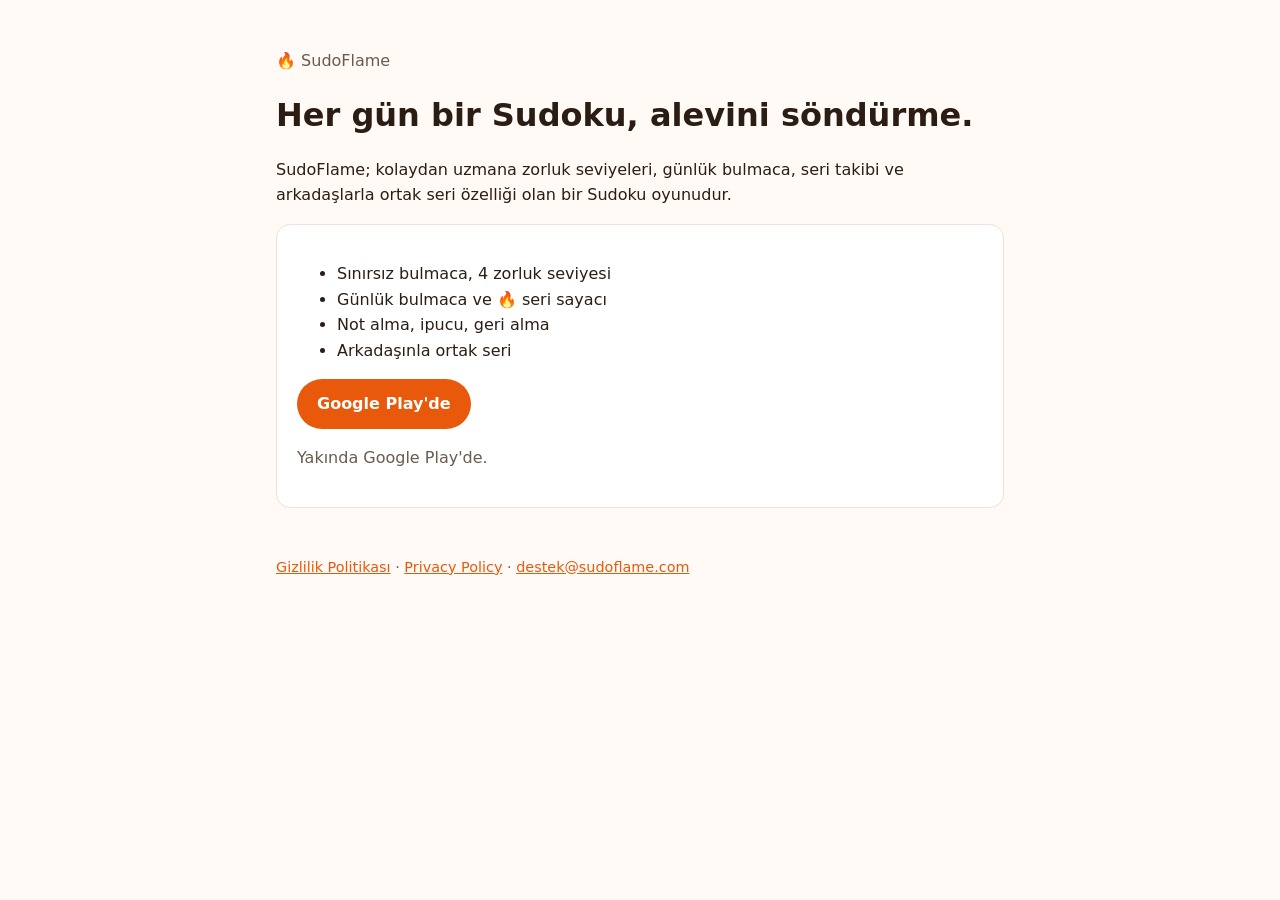
==== docs/index.html @ e88fd50e "sudoflame.com: web sitesi, gizlilik politikası ve uygulama bağlantıları docs/ klasörü GitHub Pages i" ====
<!doctype html>
<html lang="tr"><head><meta charset="utf-8"><meta name="viewport" content="width=device-width,initial-scale=1">
<title>SudoFlame – Günlük Sudoku</title>
<meta name="description" content="SudoFlame: her gün yeni bir Sudoku, seri alevini söndürme, arkadaşlarınla birlikte oyna.">
<link rel="stylesheet" href="style.css"></head>
<body><main>
<p class="muted">🔥 SudoFlame</p>
<h1>Her gün bir Sudoku, alevini söndürme.</h1>
<p>SudoFlame; kolaydan uzmana zorluk seviyeleri, günlük bulmaca, seri takibi ve arkadaşlarla ortak seri özelliği olan bir Sudoku oyunudur.</p>
<div class="card">
<ul>
<li>Sınırsız bulmaca, 4 zorluk seviyesi</li>
<li>Günlük bulmaca ve 🔥 seri sayacı</li>
<li>Not alma, ipucu, geri alma</li>
<li>Arkadaşınla ortak seri</li>
</ul>
<p><a class="btn" href="https://play.google.com/store/apps/details?id=com.sudoflame.app">Google Play'de</a></p>
<p class="muted">Yakında Google Play'de.</p>
</div>
<footer><a href="privacy.html">Gizlilik Politikası</a> · <a href="privacy.html#en">Privacy Policy</a> · <a href="mailto:destek@sudoflame.com">destek@sudoflame.com</a></footer>
</main></body></html>
---- docs/style.css ----
:root{--bg:#fffaf5;--fg:#2b1d14;--muted:#6b5a4e;--accent:#e8590c;--card:#ffffff;--line:#f0e2d6}
@media (prefers-color-scheme:dark){:root{--bg:#17120f;--fg:#f5ece6;--muted:#b8a89c;--accent:#ff8a3d;--card:#221a15;--line:#3a2d25}}
*{box-sizing:border-box}body{margin:0;background:var(--bg);color:var(--fg);font:16px/1.6 system-ui,-apple-system,"Segoe UI",Roboto,sans-serif}
main{max-width:760px;margin:0 auto;padding:32px 16px 64px}
h1{font-size:2rem;margin:.2em 0}h2{margin-top:1.8em;font-size:1.25rem}
a{color:var(--accent)}.muted{color:var(--muted)}
.card{background:var(--card);border:1px solid var(--line);border-radius:14px;padding:20px;margin:16px 0}
.btn{display:inline-block;background:var(--accent);color:#fff;text-decoration:none;padding:12px 20px;border-radius:999px;font-weight:600}
footer{margin-top:48px;font-size:.9rem;color:var(--muted)}
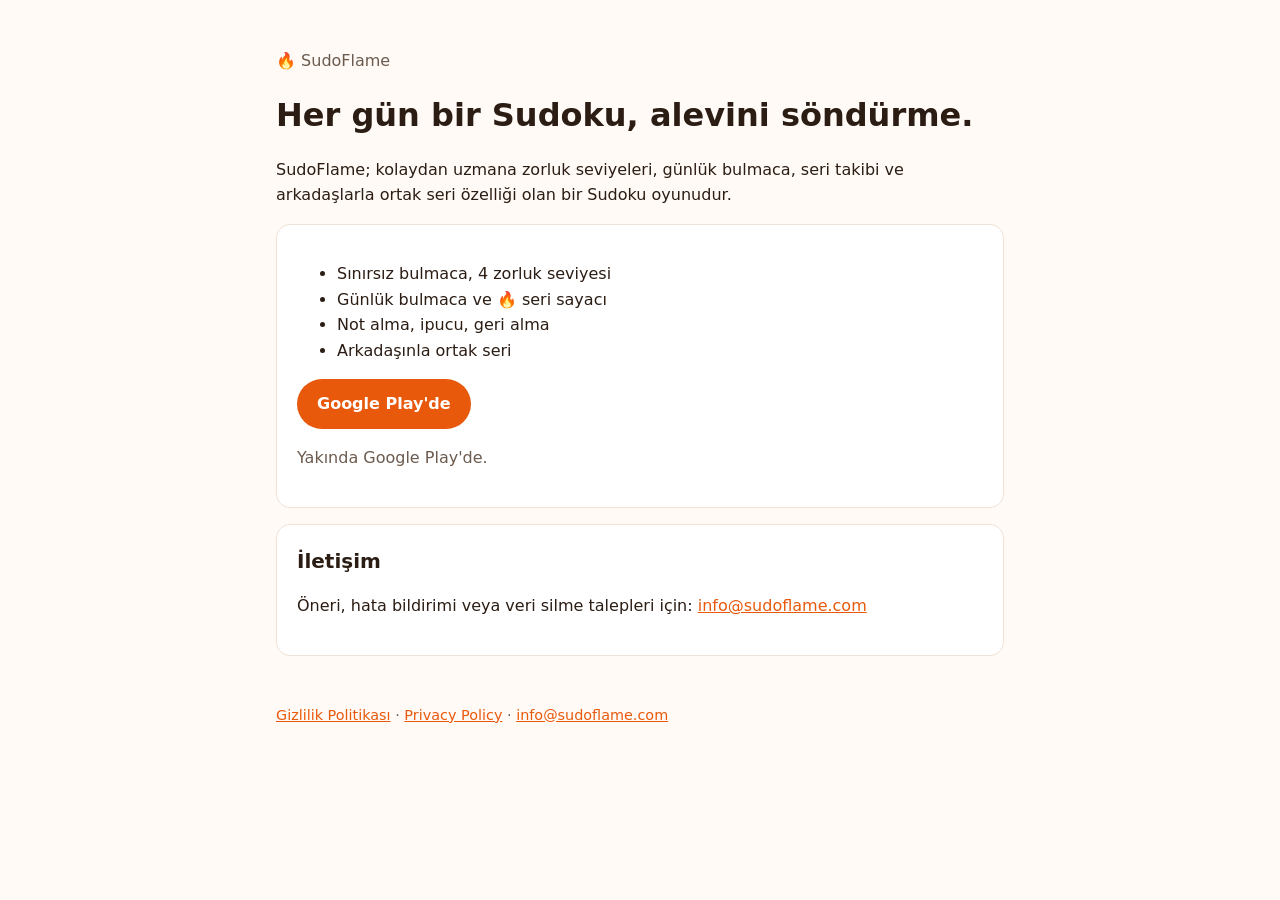
==== commit ea7eec44: "İletişim e-postasını info@sudoflame.com olarak güncelle Site (ana sayfa, gizlilik politikası) ve uyg" ====
--- a/docs/index.html
+++ b/docs/index.html
@@ -17,5 +17,9 @@
 <p><a class="btn" href="https://play.google.com/store/apps/details?id=com.sudoflame.app">Google Play'de</a></p>
 <p class="muted">Yakında Google Play'de.</p>
 </div>
-<footer><a href="privacy.html">Gizlilik Politikası</a> · <a href="privacy.html#en">Privacy Policy</a> · <a href="mailto:destek@sudoflame.com">destek@sudoflame.com</a></footer>
+<div class="card">
+<h2>İletişim</h2>
+<p>Öneri, hata bildirimi veya veri silme talepleri için: <a href="mailto:info@sudoflame.com">info@sudoflame.com</a></p>
+</div>
+<footer><a href="privacy.html">Gizlilik Politikası</a> · <a href="privacy.html#en">Privacy Policy</a> · <a href="mailto:info@sudoflame.com">info@sudoflame.com</a></footer>
 </main></body></html>
--- a/docs/style.css
+++ b/docs/style.css
@@ -7,3 +7,4 @@
 .card{background:var(--card);border:1px solid var(--line);border-radius:14px;padding:20px;margin:16px 0}
 .btn{display:inline-block;background:var(--accent);color:#fff;text-decoration:none;padding:12px 20px;border-radius:999px;font-weight:600}
 footer{margin-top:48px;font-size:.9rem;color:var(--muted)}
+.card h2{margin-top:0}
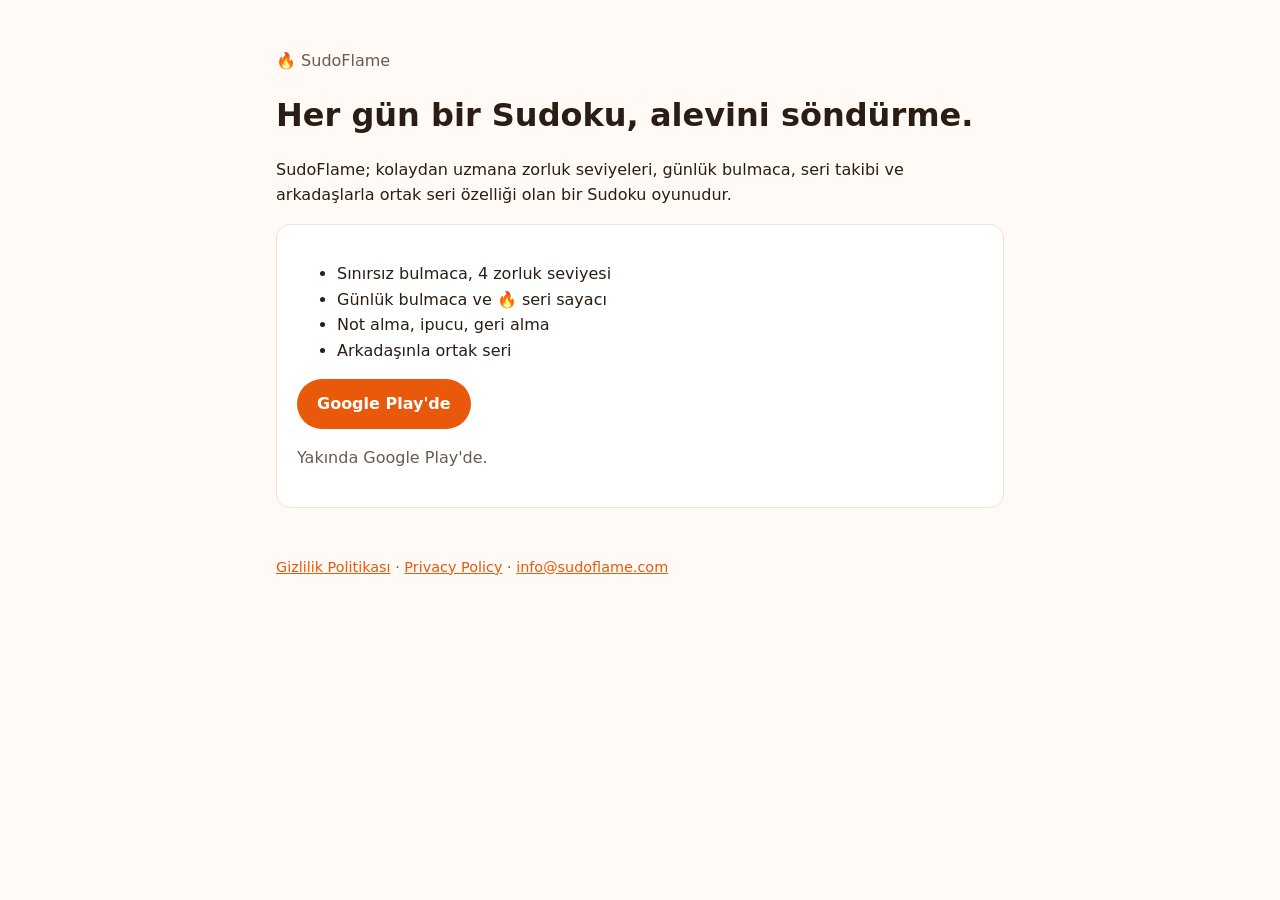
==== commit 68f0dcff: "Modern vektör ikonlar ve info@sudoflame.com - Alt menü, oyun araç tuşları, üst tuşlar, profil menüsü" ====
--- a/docs/index.html
+++ b/docs/index.html
@@ -17,9 +17,5 @@
 <p><a class="btn" href="https://play.google.com/store/apps/details?id=com.sudoflame.app">Google Play'de</a></p>
 <p class="muted">Yakında Google Play'de.</p>
 </div>
-<div class="card">
-<h2>İletişim</h2>
-<p>Öneri, hata bildirimi veya veri silme talepleri için: <a href="mailto:info@sudoflame.com">info@sudoflame.com</a></p>
-</div>
 <footer><a href="privacy.html">Gizlilik Politikası</a> · <a href="privacy.html#en">Privacy Policy</a> · <a href="mailto:info@sudoflame.com">info@sudoflame.com</a></footer>
 </main></body></html>
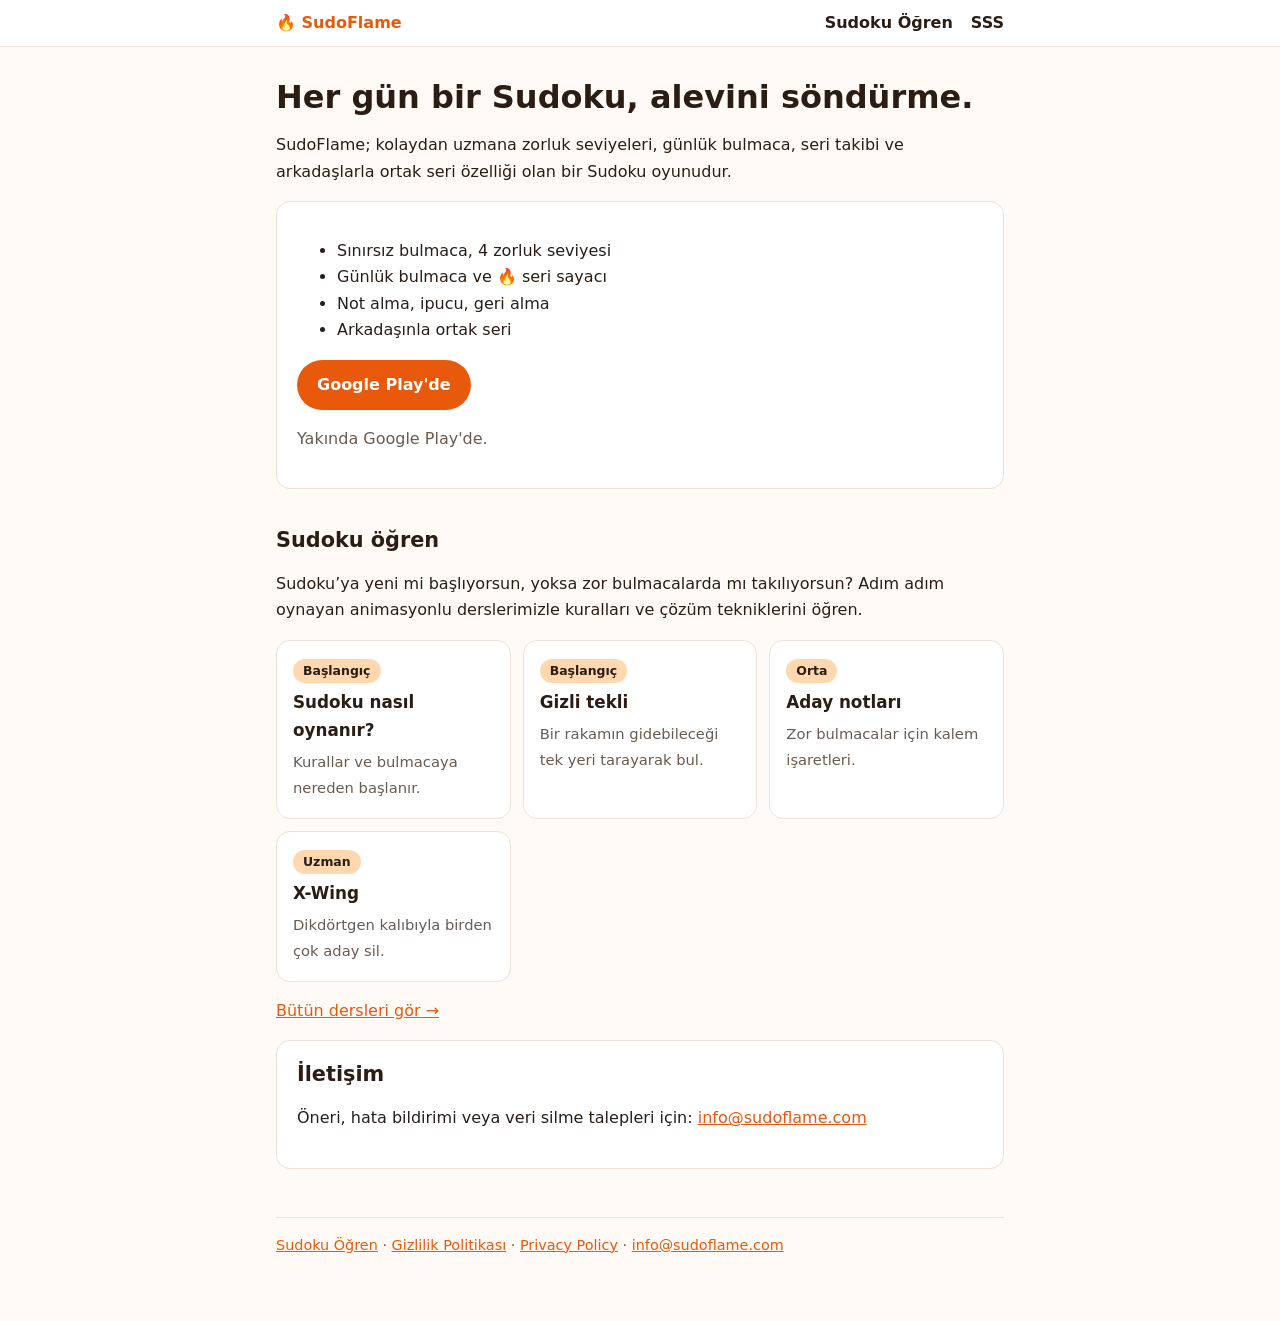
==== commit 104af4ef: "Siteye animasyonlu Sudoku Öğren bölümü ekle Kurallar, 7 teknik dersi, ipuçları, tarih ve SSS sayfala" ====
--- a/docs/index.html
+++ b/docs/index.html
@@ -1,10 +1,16 @@
 <!doctype html>
 <html lang="tr"><head><meta charset="utf-8"><meta name="viewport" content="width=device-width,initial-scale=1">
-<title>SudoFlame – Günlük Sudoku</title>
-<meta name="description" content="SudoFlame: her gün yeni bir Sudoku, seri alevini söndürme, arkadaşlarınla birlikte oyna.">
-<link rel="stylesheet" href="style.css"></head>
-<body><main>
-<p class="muted">🔥 SudoFlame</p>
+<title>SudoFlame – Günlük Sudoku ve Sudoku Öğren</title>
+<meta name="description" content="SudoFlame: her gün yeni bir Sudoku, seri alevini söndürme, arkadaşlarınla birlikte oyna. Animasyonlu derslerle sudoku kurallarını ve tekniklerini öğren.">
+<link rel="canonical" href="https://sudoflame.com/">
+<meta property="og:type" content="website"><meta property="og:site_name" content="SudoFlame"><meta property="og:locale" content="tr_TR">
+<meta property="og:title" content="SudoFlame – Günlük Sudoku"><meta property="og:description" content="Her gün bir Sudoku, alevini söndürme. Animasyonlu derslerle sudoku öğren."><meta property="og:url" content="https://sudoflame.com/">
+<link rel="stylesheet" href="style.css">
+<script type="application/ld+json">{"@context":"https://schema.org","@type":"WebSite","name":"SudoFlame","url":"https://sudoflame.com/","inLanguage":"tr"}</script>
+</head>
+<body>
+<header class="top"><nav><a class="logo" href="/">🔥 SudoFlame</a><a href="/ogren/">Sudoku Öğren</a><a href="/ogren/sss.html">SSS</a></nav></header>
+<main>
 <h1>Her gün bir Sudoku, alevini söndürme.</h1>
 <p>SudoFlame; kolaydan uzmana zorluk seviyeleri, günlük bulmaca, seri takibi ve arkadaşlarla ortak seri özelliği olan bir Sudoku oyunudur.</p>
 <div class="card">
@@ -17,5 +23,18 @@
 <p><a class="btn" href="https://play.google.com/store/apps/details?id=com.sudoflame.app">Google Play'de</a></p>
 <p class="muted">Yakında Google Play'de.</p>
 </div>
-<footer><a href="privacy.html">Gizlilik Politikası</a> · <a href="privacy.html#en">Privacy Policy</a> · <a href="mailto:info@sudoflame.com">info@sudoflame.com</a></footer>
+<h2>Sudoku öğren</h2>
+<p>Sudoku’ya yeni mi başlıyorsun, yoksa zor bulmacalarda mı takılıyorsun? Adım adım oynayan animasyonlu derslerimizle kuralları ve çözüm tekniklerini öğren.</p>
+<ul class="guides">
+<li><a href="/ogren/sudoku-nasil-oynanir.html"><span class="level">Başlangıç</span><strong>Sudoku nasıl oynanır?</strong><span class="d">Kurallar ve bulmacaya nereden başlanır.</span></a></li>
+<li><a href="/ogren/gizli-tekli.html"><span class="level">Başlangıç</span><strong>Gizli tekli</strong><span class="d">Bir rakamın gidebileceği tek yeri tarayarak bul.</span></a></li>
+<li><a href="/ogren/aday-notlari.html"><span class="level">Orta</span><strong>Aday notları</strong><span class="d">Zor bulmacalar için kalem işaretleri.</span></a></li>
+<li><a href="/ogren/x-wing.html"><span class="level">Uzman</span><strong>X-Wing</strong><span class="d">Dikdörtgen kalıbıyla birden çok aday sil.</span></a></li>
+</ul>
+<p><a href="/ogren/">Bütün dersleri gör →</a></p>
+<div class="card">
+<h2>İletişim</h2>
+<p>Öneri, hata bildirimi veya veri silme talepleri için: <a href="mailto:info@sudoflame.com">info@sudoflame.com</a></p>
+</div>
+<footer><a href="/ogren/">Sudoku Öğren</a> · <a href="privacy.html">Gizlilik Politikası</a> · <a href="privacy.html#en">Privacy Policy</a> · <a href="mailto:info@sudoflame.com">info@sudoflame.com</a></footer>
 </main></body></html>
--- a/docs/style.css
+++ b/docs/style.css
@@ -1,10 +1,51 @@
-:root{--bg:#fffaf5;--fg:#2b1d14;--muted:#6b5a4e;--accent:#e8590c;--card:#ffffff;--line:#f0e2d6}
-@media (prefers-color-scheme:dark){:root{--bg:#17120f;--fg:#f5ece6;--muted:#b8a89c;--accent:#ff8a3d;--card:#221a15;--line:#3a2d25}}
-*{box-sizing:border-box}body{margin:0;background:var(--bg);color:var(--fg);font:16px/1.6 system-ui,-apple-system,"Segoe UI",Roboto,sans-serif}
-main{max-width:760px;margin:0 auto;padding:32px 16px 64px}
-h1{font-size:2rem;margin:.2em 0}h2{margin-top:1.8em;font-size:1.25rem}
+:root{--bg:#fffaf5;--fg:#2b1d14;--muted:#6b5a4e;--accent:#e8590c;--card:#ffffff;--line:#f0e2d6;--hl:#fff0e0;--hl2:#ffd8b0;--ok:#2f9e44;--okbg:#d3f9d8;--bad:#e03131;--badbg:#ffe3e3;--grid:#c9b6a6;--gridb:#2b1d14}
+@media (prefers-color-scheme:dark){:root{--bg:#17120f;--fg:#f5ece6;--muted:#b8a89c;--accent:#ff8a3d;--card:#221a15;--line:#3a2d25;--hl:#3a2618;--hl2:#6b3a17;--ok:#69db7c;--okbg:#1f4a2a;--bad:#ff8787;--badbg:#5c1f1f;--grid:#4d3d32;--gridb:#e8d9cd}}
+*{box-sizing:border-box}body{margin:0;background:var(--bg);color:var(--fg);font:16px/1.65 system-ui,-apple-system,"Segoe UI",Roboto,sans-serif}
+main{max-width:760px;margin:0 auto;padding:24px 16px 64px}
+h1{font-size:2rem;line-height:1.2;margin:.2em 0 .4em}h2{margin-top:1.8em;font-size:1.3rem;line-height:1.3}h3{font-size:1.08rem;margin-top:1.4em}
 a{color:var(--accent)}.muted{color:var(--muted)}
 .card{background:var(--card);border:1px solid var(--line);border-radius:14px;padding:20px;margin:16px 0}
 .btn{display:inline-block;background:var(--accent);color:#fff;text-decoration:none;padding:12px 20px;border-radius:999px;font-weight:600}
-footer{margin-top:48px;font-size:.9rem;color:var(--muted)}
+footer{margin-top:48px;font-size:.9rem;color:var(--muted);border-top:1px solid var(--line);padding-top:16px}
 .card h2{margin-top:0}
+/* üst menü */
+.top{border-bottom:1px solid var(--line);background:var(--card)}
+.top nav{max-width:760px;margin:0 auto;padding:10px 16px;display:flex;gap:18px;align-items:center;flex-wrap:wrap}
+.top a{text-decoration:none;color:var(--fg);font-weight:600}.top a.logo{color:var(--accent);margin-right:auto}
+.crumbs{font-size:.88rem;color:var(--muted);margin:0}.crumbs a{color:var(--muted)}
+.lead{font-size:1.12rem;color:var(--muted)}
+.tip{border-left:4px solid var(--accent);background:var(--hl);padding:12px 16px;border-radius:0 10px 10px 0;margin:18px 0}
+.tip p{margin:.3em 0}
+.level{display:inline-block;font-size:.78rem;font-weight:700;padding:2px 10px;border-radius:999px;background:var(--hl2);color:var(--fg)}
+/* rehber listesi */
+.guides{display:grid;grid-template-columns:repeat(auto-fill,minmax(220px,1fr));gap:12px;padding:0;list-style:none}
+.guides a{display:block;height:100%;text-decoration:none;color:var(--fg);background:var(--card);border:1px solid var(--line);border-radius:14px;padding:16px;transition:border-color .15s,transform .15s}
+.guides a:hover{border-color:var(--accent);transform:translateY(-2px)}
+.guides strong{display:block;font-size:1.05rem;margin:6px 0 4px}.guides span.d{color:var(--muted);font-size:.92rem}
+.nextprev{display:flex;justify-content:space-between;gap:12px;margin-top:32px;flex-wrap:wrap}
+.nextprev a{flex:1 1 200px;border:1px solid var(--line);border-radius:12px;padding:12px 14px;text-decoration:none;background:var(--card)}
+.nextprev a.n{text-align:right}.nextprev small{display:block;color:var(--muted)}
+details{border:1px solid var(--line);border-radius:12px;padding:10px 14px;margin:10px 0;background:var(--card)}
+summary{cursor:pointer;font-weight:600}
+/* animasyonlu tahta */
+figure.demo{margin:22px 0;background:var(--card);border:1px solid var(--line);border-radius:16px;padding:14px}
+.board{display:block;width:100%;max-width:440px;margin:0 auto;font-family:inherit}
+.board .c{fill:var(--card);transition:fill .3s}.board .c.u{fill:var(--hl)}.board .c.t{fill:var(--hl2)}
+.board .gl{stroke:var(--grid);stroke-width:1}.board .gl.b{stroke:var(--gridb);stroke-width:2.4}
+.board text{text-anchor:middle;dominant-baseline:central}
+.board .gv{font-size:22px;font-weight:700;fill:var(--fg)}.board .pl{font-size:22px;font-weight:700;fill:var(--accent)}
+.board .mk{font-size:11.5px;font-weight:500;fill:var(--muted)}.board .mk.h{fill:var(--ok);font-weight:700}.board .mk.s{fill:var(--bad);font-weight:700}.board .mk.big{font-size:17px;font-weight:600}
+.board .mhi{fill:var(--okbg)}.board .msk{fill:var(--badbg)}.board .skl{stroke:var(--bad);stroke-width:1.4}
+.board .ring{fill:none;stroke:var(--accent);stroke-width:2.5}
+.board .x{stroke:var(--bad);stroke-width:2.2;stroke-linecap:round;opacity:.75}
+.board .rect{fill:none;stroke:var(--accent);stroke-width:3;stroke-dasharray:8 6;stroke-linejoin:round}
+.board .pop{transform-box:fill-box;transform-origin:center;animation:pop .45s ease-out}
+.board .draw{animation:dash 1s linear}
+@keyframes pop{0%{transform:scale(.2);opacity:0}70%{transform:scale(1.15);opacity:1}100%{transform:scale(1)}}
+@keyframes dash{from{stroke-dashoffset:200;opacity:0}to{stroke-dashoffset:0;opacity:1}}
+.ctr{display:flex;gap:8px;justify-content:center;align-items:center;margin:12px 0 6px;flex-wrap:wrap}
+.ctr button{font:inherit;font-size:.95rem;border:1px solid var(--line);background:var(--bg);color:var(--fg);border-radius:999px;padding:6px 14px;cursor:pointer;min-width:44px;min-height:40px}
+.ctr button.play{background:var(--accent);border-color:var(--accent);color:#fff;font-weight:600}
+.ctr .cnt{color:var(--muted);font-size:.88rem;min-width:48px;text-align:center}
+figure.demo figcaption{text-align:center;min-height:4.8em;max-width:560px;margin:4px auto 0;font-size:1rem}
+@media (prefers-reduced-motion:reduce){.board .c{transition:none}.guides a{transition:none}}
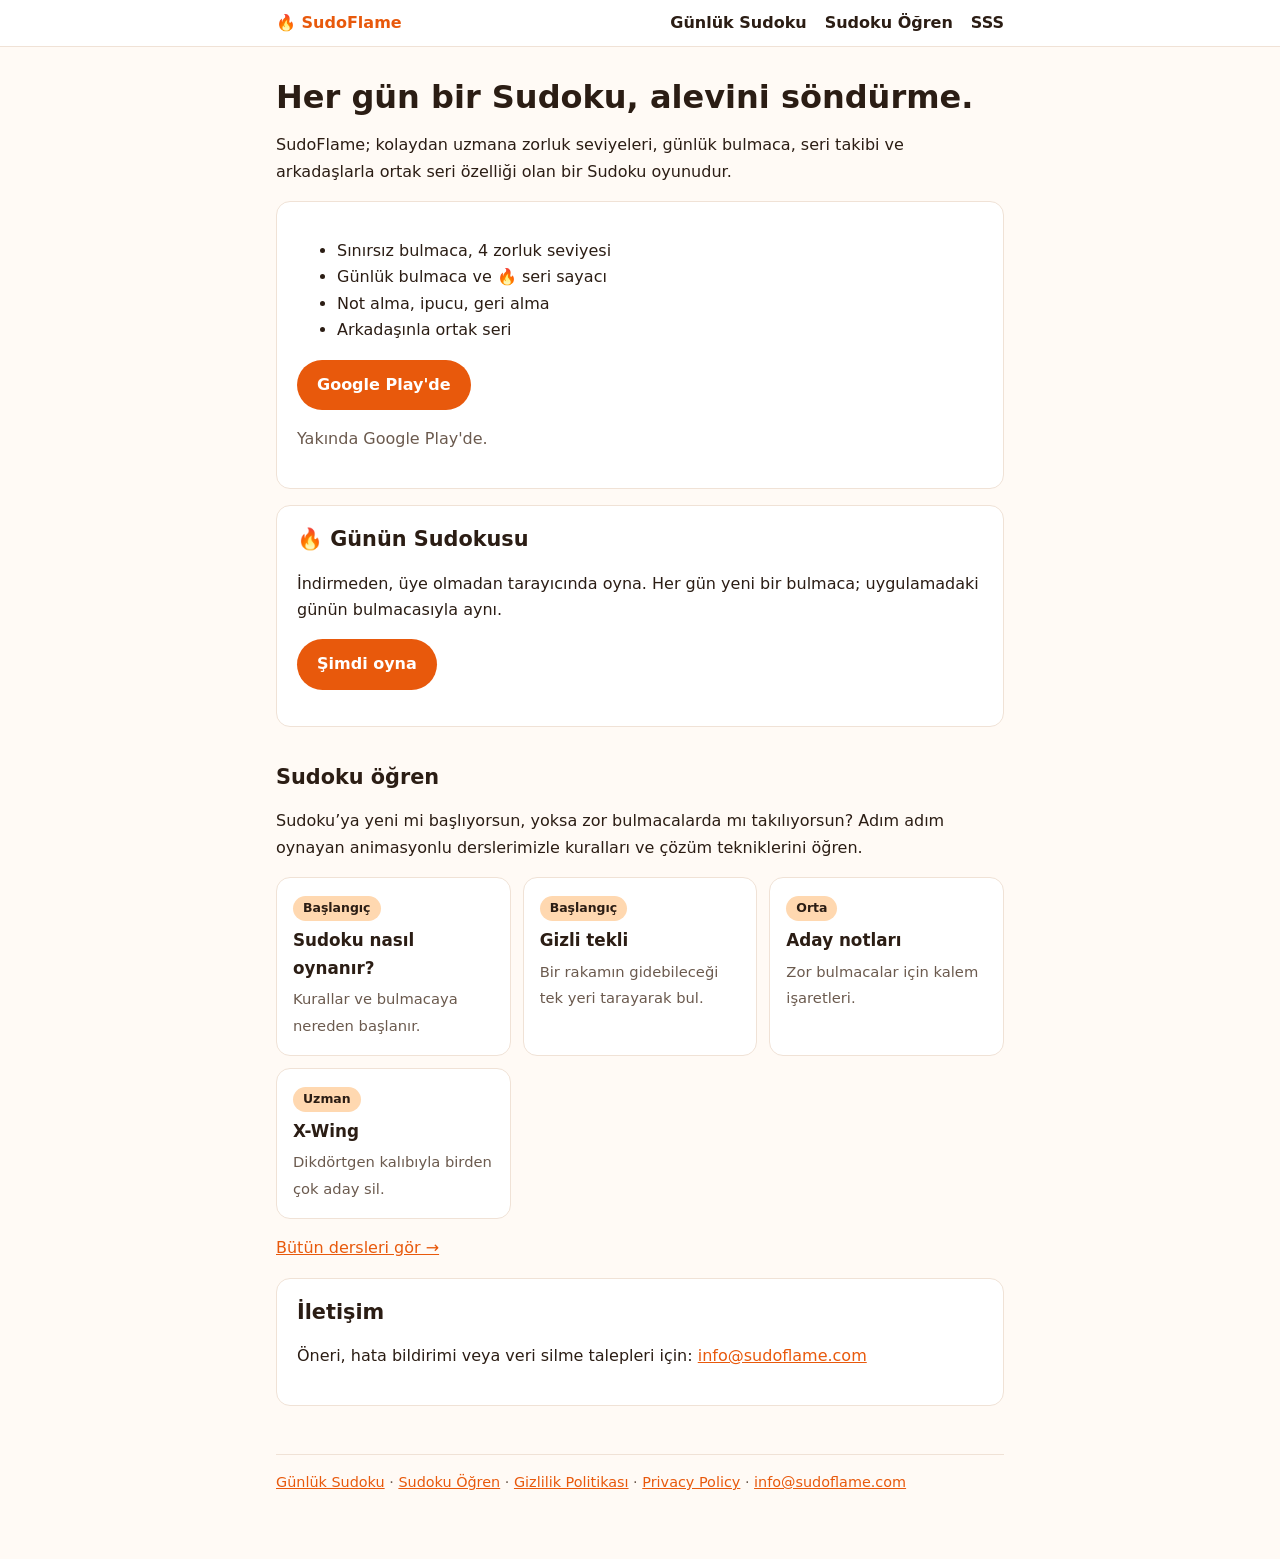
==== commit f4a95ecc: "Siteye tarayıcıda oynanan günlük sudoku ve AdSense reklam alanları ekle - /gunluk/: uygulamayla aynı" ====
--- a/docs/index.html
+++ b/docs/index.html
@@ -9,7 +9,7 @@
 <script type="application/ld+json">{"@context":"https://schema.org","@type":"WebSite","name":"SudoFlame","url":"https://sudoflame.com/","inLanguage":"tr"}</script>
 </head>
 <body>
-<header class="top"><nav><a class="logo" href="/">🔥 SudoFlame</a><a href="/ogren/">Sudoku Öğren</a><a href="/ogren/sss.html">SSS</a></nav></header>
+<header class="top"><nav><a class="logo" href="/">🔥 SudoFlame</a><a href="/gunluk/">Günlük Sudoku</a><a href="/ogren/">Sudoku Öğren</a><a href="/ogren/sss.html">SSS</a></nav></header>
 <main>
 <h1>Her gün bir Sudoku, alevini söndürme.</h1>
 <p>SudoFlame; kolaydan uzmana zorluk seviyeleri, günlük bulmaca, seri takibi ve arkadaşlarla ortak seri özelliği olan bir Sudoku oyunudur.</p>
@@ -23,6 +23,11 @@
 <p><a class="btn" href="https://play.google.com/store/apps/details?id=com.sudoflame.app">Google Play'de</a></p>
 <p class="muted">Yakında Google Play'de.</p>
 </div>
+<div class="card daily-cta">
+<h2>🔥 Günün Sudokusu</h2>
+<p>İndirmeden, üye olmadan tarayıcında oyna. Her gün yeni bir bulmaca; uygulamadaki günün bulmacasıyla aynı.</p>
+<p><a class="btn" href="/gunluk/">Şimdi oyna</a></p>
+</div>
 <h2>Sudoku öğren</h2>
 <p>Sudoku’ya yeni mi başlıyorsun, yoksa zor bulmacalarda mı takılıyorsun? Adım adım oynayan animasyonlu derslerimizle kuralları ve çözüm tekniklerini öğren.</p>
 <ul class="guides">
@@ -32,9 +37,12 @@
 <li><a href="/ogren/x-wing.html"><span class="level">Uzman</span><strong>X-Wing</strong><span class="d">Dikdörtgen kalıbıyla birden çok aday sil.</span></a></li>
 </ul>
 <p><a href="/ogren/">Bütün dersleri gör →</a></p>
+<div class="ad-slot" data-slot="home" hidden><span>Reklam</span></div>
 <div class="card">
 <h2>İletişim</h2>
 <p>Öneri, hata bildirimi veya veri silme talepleri için: <a href="mailto:info@sudoflame.com">info@sudoflame.com</a></p>
 </div>
-<footer><a href="/ogren/">Sudoku Öğren</a> · <a href="privacy.html">Gizlilik Politikası</a> · <a href="privacy.html#en">Privacy Policy</a> · <a href="mailto:info@sudoflame.com">info@sudoflame.com</a></footer>
-</main></body></html>
+<footer><a href="/gunluk/">Günlük Sudoku</a> · <a href="/ogren/">Sudoku Öğren</a> · <a href="privacy.html">Gizlilik Politikası</a> · <a href="privacy.html#en">Privacy Policy</a> · <a href="mailto:info@sudoflame.com">info@sudoflame.com</a></footer>
+</main>
+<script src="/assets/ads.js" defer></script>
+</body></html>
--- a/docs/style.css
+++ b/docs/style.css
@@ -49,3 +49,36 @@
 .ctr .cnt{color:var(--muted);font-size:.88rem;min-width:48px;text-align:center}
 figure.demo figcaption{text-align:center;min-height:4.8em;max-width:560px;margin:4px auto 0;font-size:1rem}
 @media (prefers-reduced-motion:reduce){.board .c{transition:none}.guides a{transition:none}}
+/* günlük sudoku */
+.top a[aria-current]{color:var(--accent)}
+.btn.ghost{background:transparent;color:var(--accent);border:1px solid var(--accent)}
+button.btn{font:inherit;font-weight:600;cursor:pointer;border:0}
+.sf{max-width:480px;margin:20px auto 8px;user-select:none;-webkit-user-select:none}
+.sf-head{display:flex;align-items:center;justify-content:space-between;gap:8px}
+.sf-day{text-align:center;display:flex;flex-direction:column;align-items:center;gap:4px}
+.sf-arrow{font:inherit;font-size:1.6rem;line-height:1;width:44px;height:44px;border-radius:999px;border:1px solid var(--line);background:var(--card);color:var(--fg);cursor:pointer}
+.sf-arrow:disabled{opacity:.35;cursor:default}
+.sf-stats{display:flex;justify-content:space-between;gap:8px;margin:12px 2px 8px;font-size:.95rem;color:var(--muted)}.sf-stats b{color:var(--fg);font-variant-numeric:tabular-nums}
+.sf-board{display:grid;grid-template-columns:repeat(9,1fr);aspect-ratio:1;border:2.5px solid var(--gridb);border-radius:8px;overflow:hidden;background:var(--card)}
+.sf-cell{all:unset;box-sizing:border-box;display:flex;align-items:center;justify-content:center;border-right:1px solid var(--grid);border-bottom:1px solid var(--grid);font-size:clamp(1.05rem,5.4vw,1.7rem);font-weight:600;color:var(--accent);background:var(--card);cursor:pointer;font-variant-numeric:tabular-nums;min-width:0;min-height:0}
+.sf-cell:nth-child(9n){border-right:0}.sf-cell:nth-child(n+73){border-bottom:0}
+.sf-cell.br{border-right:2.5px solid var(--gridb)}.sf-cell.bb{border-bottom:2.5px solid var(--gridb)}
+.sf-cell.g{color:var(--fg);font-weight:700}
+.sf-cell.peer{background:var(--hl)}.sf-cell.same{background:var(--hl2)}.sf-cell.sel{background:var(--hl2);box-shadow:inset 0 0 0 2.5px var(--accent)}
+.sf-cell.bad{color:var(--bad);background:var(--badbg)}.sf-cell.bad.sel{background:var(--badbg)}
+.sf-cell:focus-visible{outline:none;box-shadow:inset 0 0 0 3px var(--accent)}
+.sf-cell .nt{display:grid;grid-template-columns:repeat(3,1fr);width:100%;height:100%;padding:1px}
+.sf-cell .nt i{font-style:normal;font-size:clamp(.6rem,2.8vw,.82rem);font-weight:500;color:var(--muted);display:flex;align-items:center;justify-content:center;line-height:1}
+.sf-tools{display:grid;grid-template-columns:repeat(4,1fr);gap:8px;margin:14px 0 10px}
+.sf-tools button{font:inherit;font-size:1.2rem;display:flex;flex-direction:column;align-items:center;gap:2px;padding:8px 4px;border-radius:12px;border:1px solid var(--line);background:var(--card);color:var(--fg);cursor:pointer}
+.sf-tools button span{font-size:.78rem;color:var(--muted)}
+.sf-tools button.on{border-color:var(--accent);background:var(--hl)}.sf-tools button.on span{color:var(--accent);font-weight:700}
+.sf-pad{display:grid;grid-template-columns:repeat(9,1fr);gap:5px}
+.sf-num{font:inherit;font-size:clamp(1.2rem,5.5vw,1.6rem);font-weight:700;padding:8px 0 4px;border-radius:10px;border:1px solid var(--line);background:var(--card);color:var(--accent);cursor:pointer;display:flex;flex-direction:column;align-items:center;line-height:1.1}
+.sf-num small{font-size:.62rem;color:var(--muted);font-weight:500;min-height:1.1em}
+.sf-num.full{opacity:.35}
+.sf-win{margin-top:16px;text-align:center}.sf-winbtns{display:flex;gap:8px;justify-content:center;flex-wrap:wrap}
+/* reklam alanları: yalnızca reklam yüklenince görünür */
+.ad-slot{margin:32px 0;min-height:100px;text-align:center}
+.ad-slot>span{display:block;font-size:.72rem;letter-spacing:.06em;text-transform:uppercase;color:var(--muted);margin-bottom:4px}
+.ad-slot[hidden]{display:none}
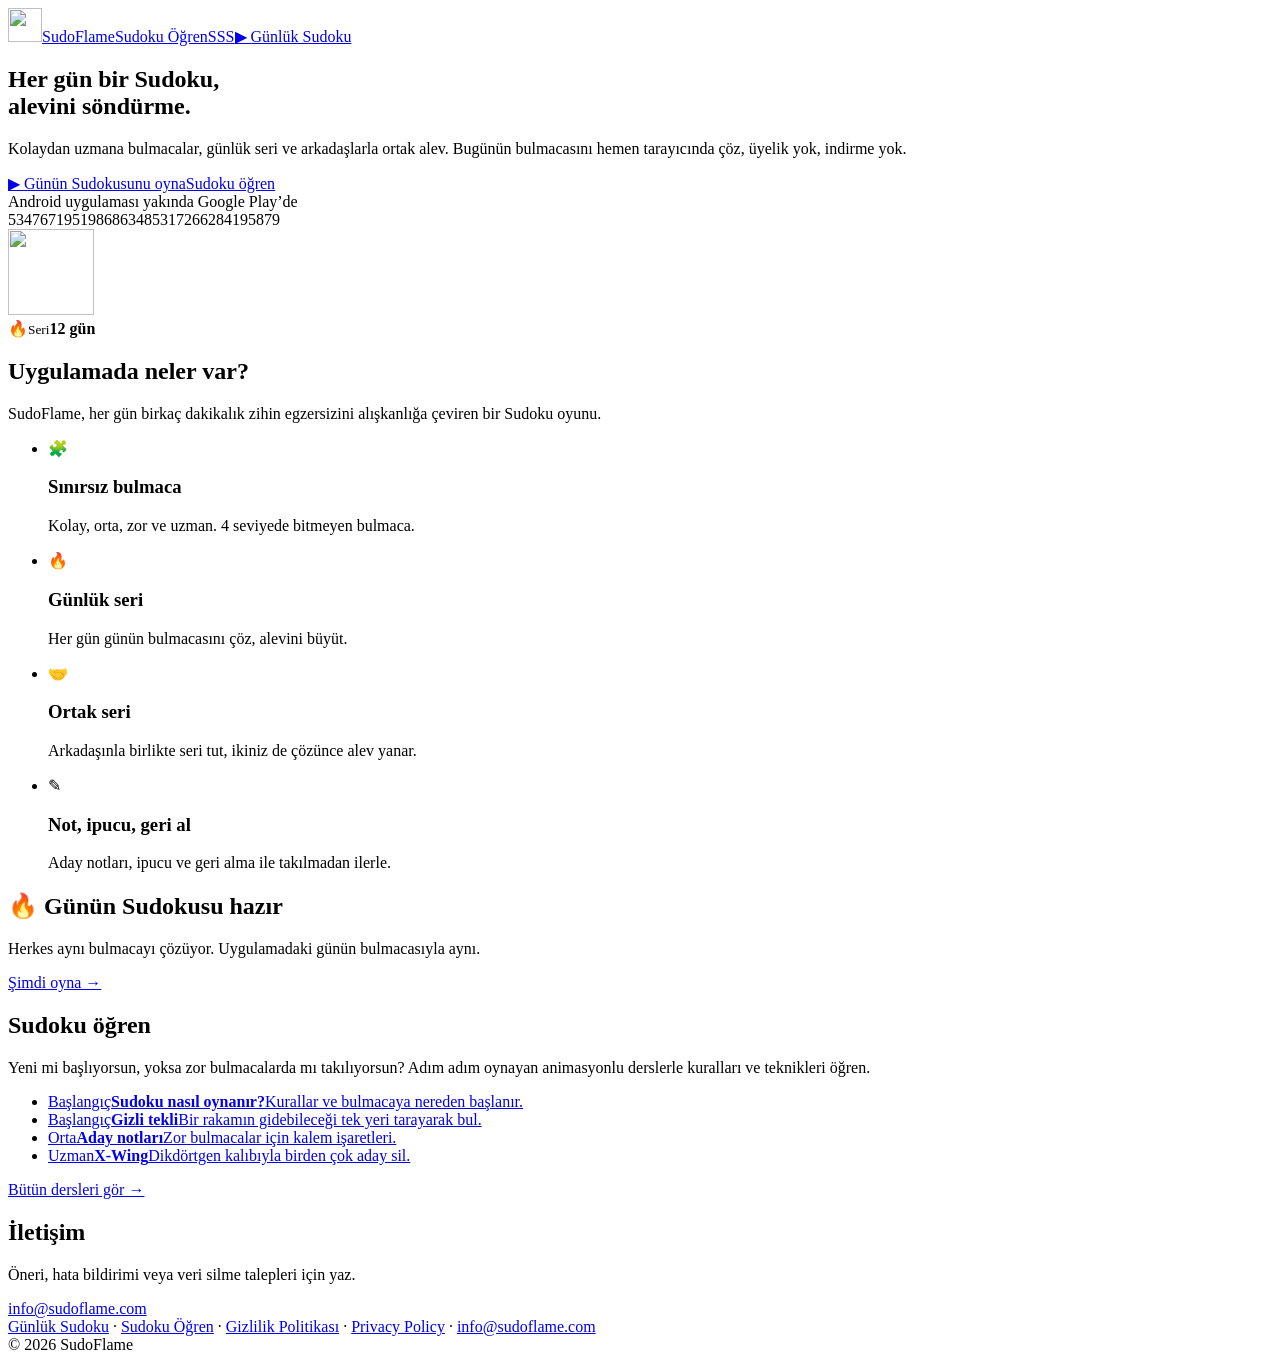
==== commit 3bc79649: "Site tasarımını uygulamayla uyumlu modern görünüme çevir, CSS önbellek sorununu düzelt - style.css v" ====
--- a/docs/index.html
+++ b/docs/index.html
@@ -5,44 +5,61 @@
 <link rel="canonical" href="https://sudoflame.com/">
 <meta property="og:type" content="website"><meta property="og:site_name" content="SudoFlame"><meta property="og:locale" content="tr_TR">
 <meta property="og:title" content="SudoFlame – Günlük Sudoku"><meta property="og:description" content="Her gün bir Sudoku, alevini söndürme. Animasyonlu derslerle sudoku öğren."><meta property="og:url" content="https://sudoflame.com/">
-<link rel="stylesheet" href="style.css">
+<link rel="icon" href="/assets/logo.svg" type="image/svg+xml">
+<meta name="theme-color" content="#6b3bff">
+<link rel="preload" href="/assets/fonts/nunito-latin-wght-normal.woff2" as="font" type="font/woff2" crossorigin>
+<link rel="stylesheet" href="/style.css?v=20261127">
 <script type="application/ld+json">{"@context":"https://schema.org","@type":"WebSite","name":"SudoFlame","url":"https://sudoflame.com/","inLanguage":"tr"}</script>
 </head>
-<body>
-<header class="top"><nav><a class="logo" href="/">🔥 SudoFlame</a><a href="/gunluk/">Günlük Sudoku</a><a href="/ogren/">Sudoku Öğren</a><a href="/ogren/sss.html">SSS</a></nav></header>
-<main>
-<h1>Her gün bir Sudoku, alevini söndürme.</h1>
-<p>SudoFlame; kolaydan uzmana zorluk seviyeleri, günlük bulmaca, seri takibi ve arkadaşlarla ortak seri özelliği olan bir Sudoku oyunudur.</p>
-<div class="card">
-<ul>
-<li>Sınırsız bulmaca, 4 zorluk seviyesi</li>
-<li>Günlük bulmaca ve 🔥 seri sayacı</li>
-<li>Not alma, ipucu, geri alma</li>
-<li>Arkadaşınla ortak seri</li>
+<body class="home">
+<header class="top"><nav><a class="logo" href="/"><img src="/assets/logo.svg" alt="" width="34" height="34"><span class="t">Sudo<span class="ft">Flame</span></span></a><a href="/ogren/">Sudoku Öğren</a><a class="hide-s" href="/ogren/sss.html">SSS</a><a class="play" href="/gunluk/">▶ Günlük Sudoku</a></nav></header>
+<section class="hero">
+<div class="hero-in">
+<div>
+<h1>Her gün bir Sudoku,<br><span class="ft">alevini söndürme.</span></h1>
+<p>Kolaydan uzmana bulmacalar, günlük seri ve arkadaşlarla ortak alev. Bugünün bulmacasını hemen tarayıcında çöz, üyelik yok, indirme yok.</p>
+<div class="ctas"><a class="btn sun" href="/gunluk/">▶ Günün Sudokusunu oyna</a><a class="btn glass" href="/ogren/">Sudoku öğren</a></div>
+<span class="soon">Android uygulaması yakında Google Play’de</span>
+</div>
+<div class="hero-art" aria-hidden="true">
+<div class="mini"><span>5</span><span>3</span><span class="e">4</span><span></span><span>7</span><span></span><span></span><span></span><span></span><span>6</span><span class="e">7</span><span></span><span>1</span><span>9</span><span>5</span><span></span><span></span><span></span><span class="e">1</span><span>9</span><span>8</span><span></span><span></span><span></span><span></span><span>6</span><span></span><span>8</span><span class="r"></span><span></span><span></span><span>6</span><span></span><span></span><span></span><span>3</span><span>4</span><span class="s"></span><span class="r"></span><span>8</span><span class="e">5</span><span>3</span><span class="r"></span><span class="r"></span><span>1</span><span>7</span><span class="r"></span><span></span><span></span><span>2</span><span></span><span></span><span></span><span>6</span><span></span><span>6</span><span></span><span></span><span></span><span></span><span>2</span><span>8</span><span></span><span></span><span class="r"></span><span></span><span>4</span><span>1</span><span>9</span><span></span><span></span><span>5</span><span></span><span class="r"></span><span></span><span></span><span>8</span><span></span><span></span><span>7</span><span>9</span></div>
+<img class="badge" src="/assets/logo.svg" alt="" width="86" height="86">
+<div class="streak">🔥<span><small>Seri</small><b>12 gün</b></span></div>
+</div>
+</div>
+</section>
+<main class="wrap">
+<section class="section">
+<h2 class="section-h">Uygulamada neler var?</h2>
+<p class="section-sub">SudoFlame, her gün birkaç dakikalık zihin egzersizini alışkanlığa çeviren bir Sudoku oyunu.</p>
+<ul class="features">
+<li><div class="ic g-violet">🧩</div><h3>Sınırsız bulmaca</h3><p>Kolay, orta, zor ve uzman. 4 seviyede bitmeyen bulmaca.</p></li>
+<li><div class="ic g-flame">🔥</div><h3>Günlük seri</h3><p>Her gün günün bulmacasını çöz, alevini büyüt.</p></li>
+<li><div class="ic g-mint">🤝</div><h3>Ortak seri</h3><p>Arkadaşınla birlikte seri tut, ikiniz de çözünce alev yanar.</p></li>
+<li><div class="ic g-sky">✎</div><h3>Not, ipucu, geri al</h3><p>Aday notları, ipucu ve geri alma ile takılmadan ilerle.</p></li>
 </ul>
-<p><a class="btn" href="https://play.google.com/store/apps/details?id=com.sudoflame.app">Google Play'de</a></p>
-<p class="muted">Yakında Google Play'de.</p>
-</div>
-<div class="card daily-cta">
-<h2>🔥 Günün Sudokusu</h2>
-<p>İndirmeden, üye olmadan tarayıcında oyna. Her gün yeni bir bulmaca; uygulamadaki günün bulmacasıyla aynı.</p>
-<p><a class="btn" href="/gunluk/">Şimdi oyna</a></p>
-</div>
-<h2>Sudoku öğren</h2>
-<p>Sudoku’ya yeni mi başlıyorsun, yoksa zor bulmacalarda mı takılıyorsun? Adım adım oynayan animasyonlu derslerimizle kuralları ve çözüm tekniklerini öğren.</p>
+</section>
+<section class="daily-band">
+<div class="txt"><h2>🔥 Günün Sudokusu hazır</h2><p>Herkes aynı bulmacayı çözüyor. Uygulamadaki günün bulmacasıyla aynı.</p></div>
+<a class="btn" href="/gunluk/">Şimdi oyna →</a>
+</section>
+<section class="section">
+<h2 class="section-h">Sudoku öğren</h2>
+<p class="section-sub">Yeni mi başlıyorsun, yoksa zor bulmacalarda mı takılıyorsun? Adım adım oynayan animasyonlu derslerle kuralları ve teknikleri öğren.</p>
 <ul class="guides">
-<li><a href="/ogren/sudoku-nasil-oynanir.html"><span class="level">Başlangıç</span><strong>Sudoku nasıl oynanır?</strong><span class="d">Kurallar ve bulmacaya nereden başlanır.</span></a></li>
-<li><a href="/ogren/gizli-tekli.html"><span class="level">Başlangıç</span><strong>Gizli tekli</strong><span class="d">Bir rakamın gidebileceği tek yeri tarayarak bul.</span></a></li>
+<li><a href="/ogren/sudoku-nasil-oynanir.html"><span class="level lv1">Başlangıç</span><strong>Sudoku nasıl oynanır?</strong><span class="d">Kurallar ve bulmacaya nereden başlanır.</span></a></li>
+<li><a href="/ogren/gizli-tekli.html"><span class="level lv1">Başlangıç</span><strong>Gizli tekli</strong><span class="d">Bir rakamın gidebileceği tek yeri tarayarak bul.</span></a></li>
 <li><a href="/ogren/aday-notlari.html"><span class="level">Orta</span><strong>Aday notları</strong><span class="d">Zor bulmacalar için kalem işaretleri.</span></a></li>
-<li><a href="/ogren/x-wing.html"><span class="level">Uzman</span><strong>X-Wing</strong><span class="d">Dikdörtgen kalıbıyla birden çok aday sil.</span></a></li>
+<li><a href="/ogren/x-wing.html"><span class="level lv3">Uzman</span><strong>X-Wing</strong><span class="d">Dikdörtgen kalıbıyla birden çok aday sil.</span></a></li>
 </ul>
-<p><a href="/ogren/">Bütün dersleri gör →</a></p>
+<p><a class="btn ghost" href="/ogren/">Bütün dersleri gör →</a></p>
+</section>
 <div class="ad-slot" data-slot="home" hidden><span>Reklam</span></div>
-<div class="card">
-<h2>İletişim</h2>
-<p>Öneri, hata bildirimi veya veri silme talepleri için: <a href="mailto:info@sudoflame.com">info@sudoflame.com</a></p>
-</div>
-<footer><a href="/gunluk/">Günlük Sudoku</a> · <a href="/ogren/">Sudoku Öğren</a> · <a href="privacy.html">Gizlilik Politikası</a> · <a href="privacy.html#en">Privacy Policy</a> · <a href="mailto:info@sudoflame.com">info@sudoflame.com</a></footer>
+<section class="card contact">
+<div><h2>İletişim</h2><p>Öneri, hata bildirimi veya veri silme talepleri için yaz.</p></div>
+<a class="btn" href="mailto:info@sudoflame.com">info@sudoflame.com</a>
+</section>
+<footer><a href="/gunluk/">Günlük Sudoku</a> · <a href="/ogren/">Sudoku Öğren</a> · <a href="/privacy.html">Gizlilik Politikası</a> · <a href="/privacy.html#en">Privacy Policy</a> · <a href="mailto:info@sudoflame.com">info@sudoflame.com</a><br>© 2026 SudoFlame</footer>
 </main>
-<script src="/assets/ads.js" defer></script>
+<script src="/assets/ads.js?v=20261127" defer></script>
 </body></html>
